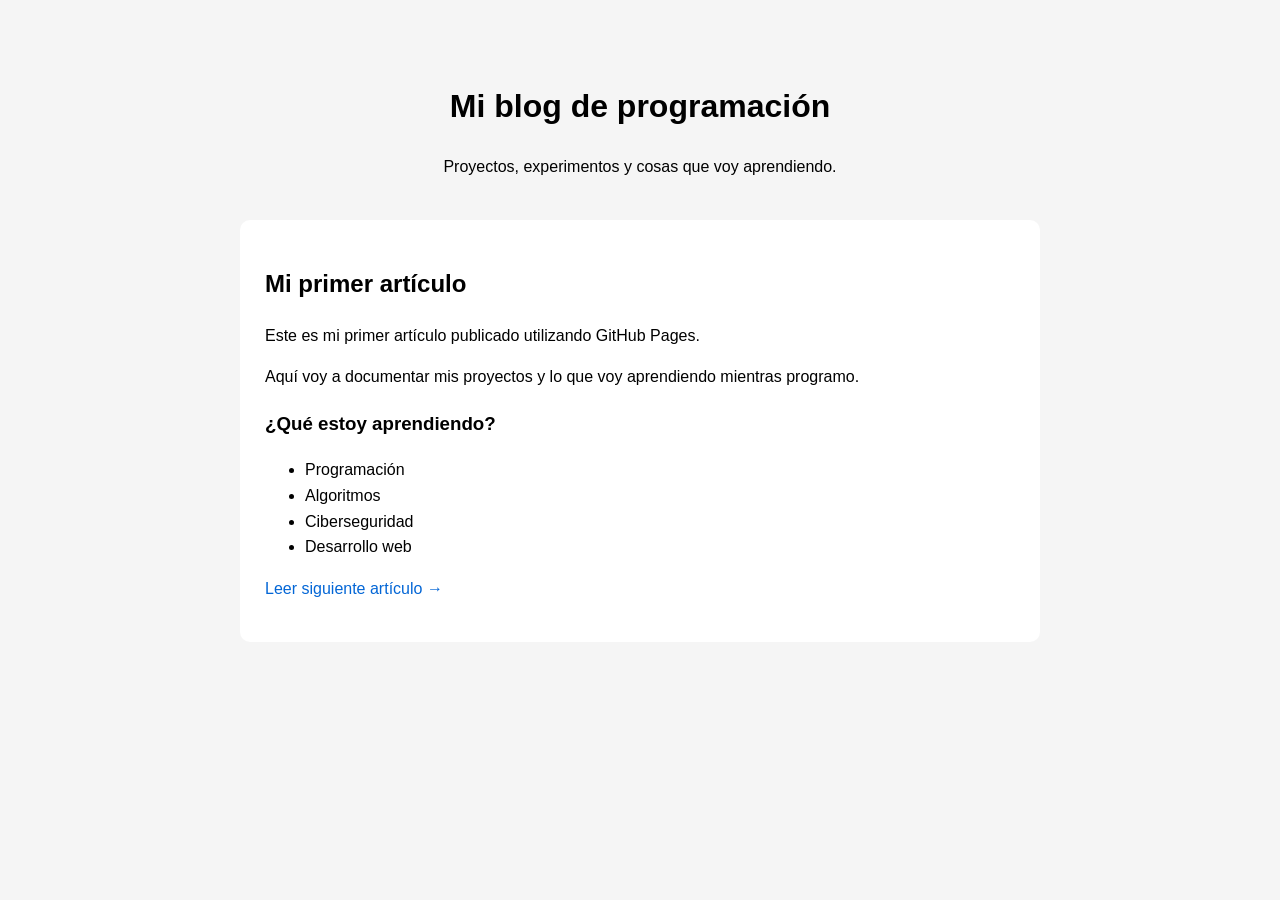
==== index.html @ 806a240b "Add initial HTML structure for blog" ====
<!DOCTYPE html>
<html lang="es">

<head>
    <meta charset="UTF-8">
    <title>Mi Blog</title>

    <style>
        body {
            font-family: Arial, sans-serif;
            max-width: 800px;
            margin: 40px auto;
            padding: 20px;
            line-height: 1.6;
            background-color: #f5f5f5;
        }

        header {
            text-align: center;
            margin-bottom: 40px;
        }

        .articulo {
            background: white;
            padding: 25px;
            border-radius: 10px;
        }

        a {
            color: #0366d6;
            text-decoration: none;
        }

        a:hover {
            text-decoration: underline;
        }
    </style>
</head>

<body>

    <header>
        <h1>Mi blog de programación</h1>
        <p>Proyectos, experimentos y cosas que voy aprendiendo.</p>
    </header>

    <div class="articulo">

        <h2>Mi primer artículo</h2>

        <p>
            Este es mi primer artículo publicado utilizando
            GitHub Pages.
        </p>

        <p>
            Aquí voy a documentar mis proyectos y lo que
            voy aprendiendo mientras programo.
        </p>

        <h3>¿Qué estoy aprendiendo?</h3>

        <ul>
            <li>Programación</li>
            <li>Algoritmos</li>
            <li>Ciberseguridad</li>
            <li>Desarrollo web</li>
        </ul>

        <p>
            <a href="articulo2.html">
                Leer siguiente artículo →
            </a>
        </p>

    </div>

</body>
</html>
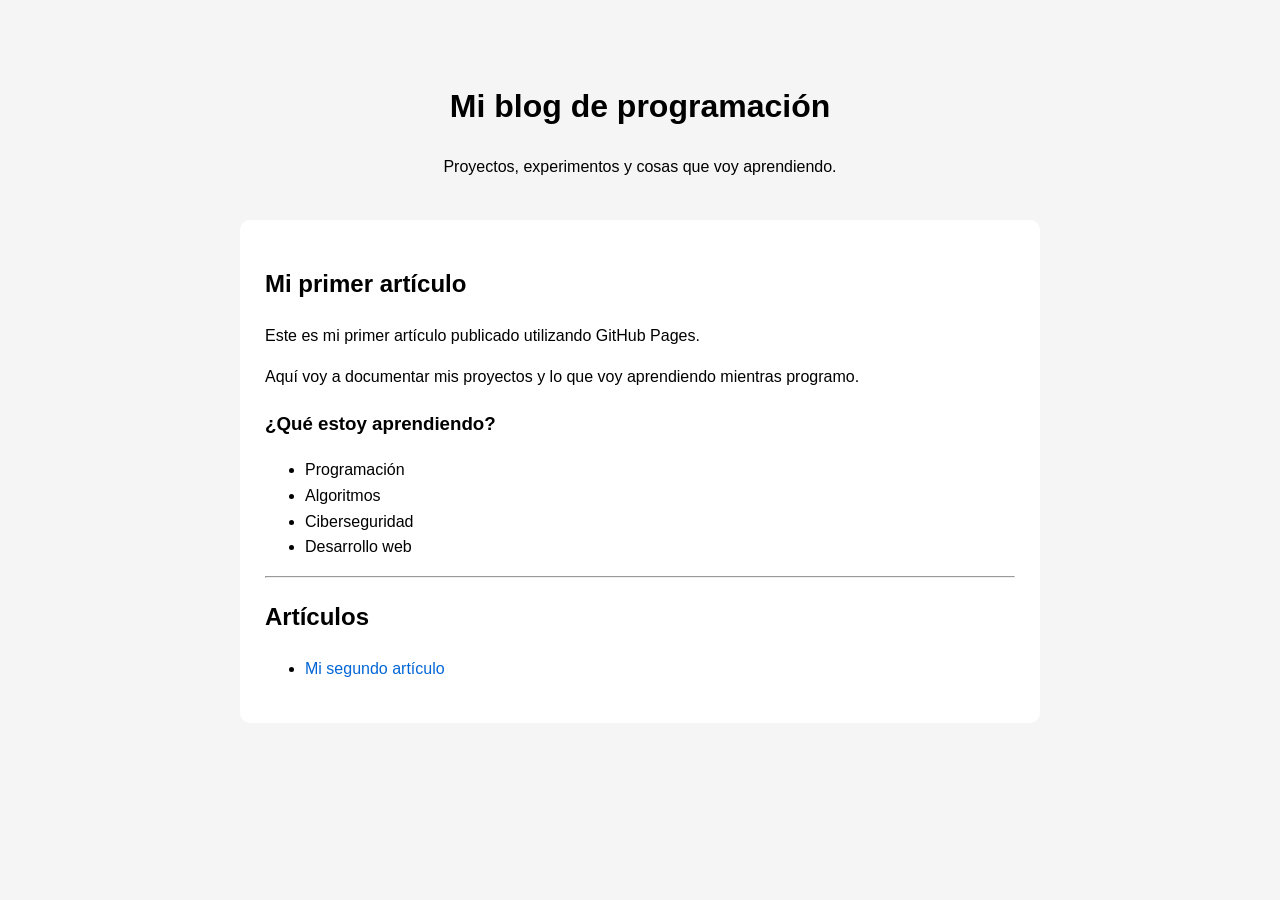
==== commit e65e90da: "Update index.html" ====
--- a/index.html
+++ b/index.html
@@ -67,12 +67,17 @@
             <li>Desarrollo web</li>
         </ul>
 
-        <p>
-            <a href="articulo2.html">
-                Leer siguiente artículo →
-            </a>
-        </p>
+<hr>
 
+<h2>Artículos</h2>
+
+<ul>
+    <li>
+        <a href="articulo2.html">
+            Mi segundo artículo
+        </a>
+    </li>
+</ul>
     </div>
 
 </body>
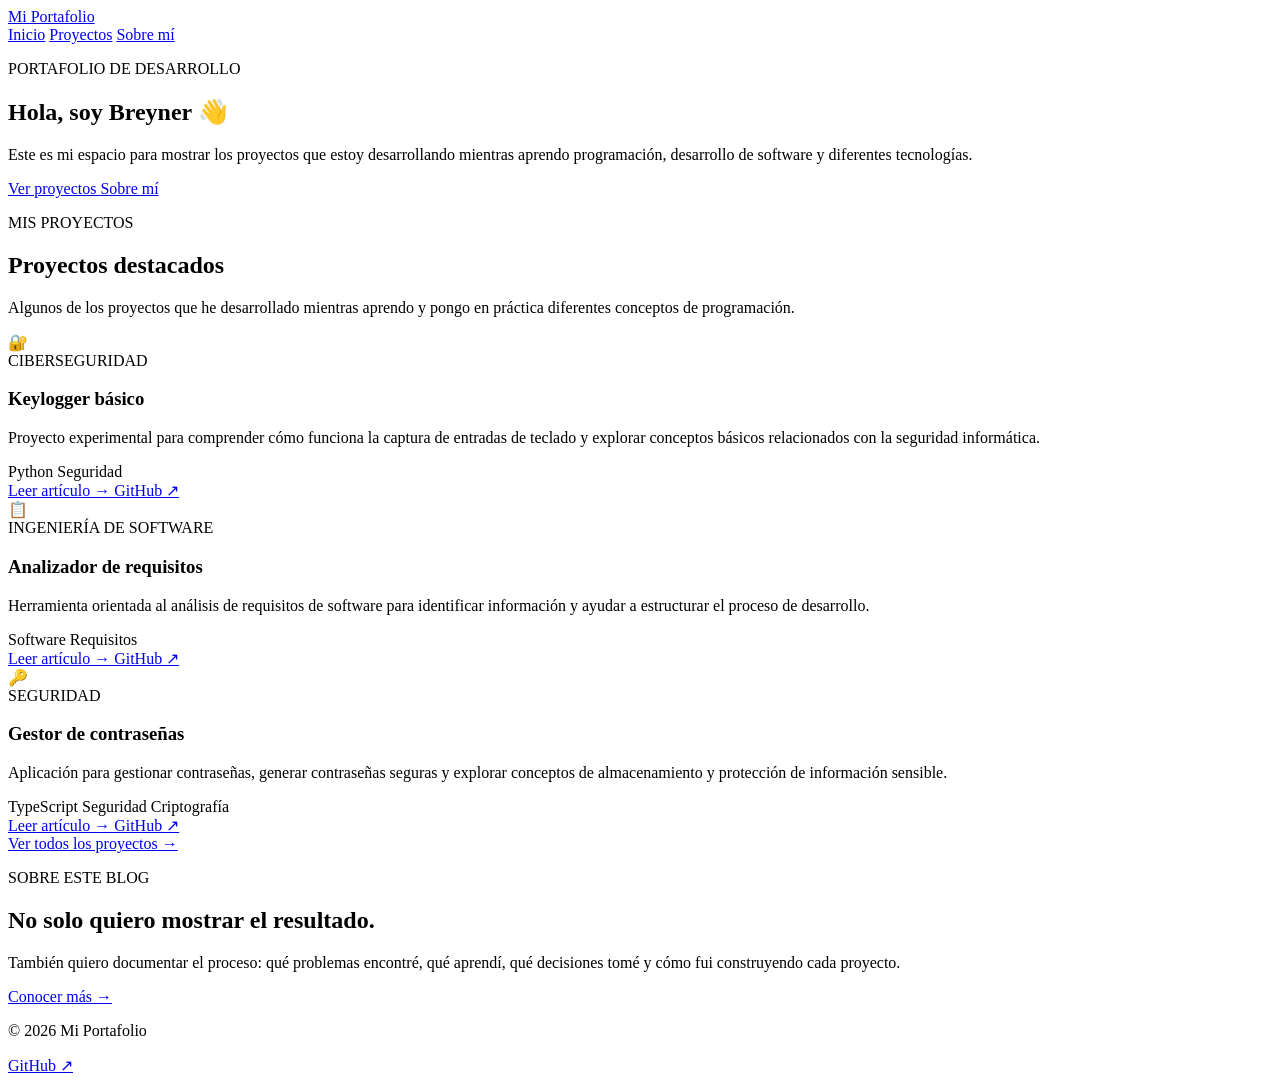
==== commit 401d2aad: "Update index.html for portfolio layout and content" ====
--- a/index.html
+++ b/index.html
@@ -1,84 +1,311 @@
 <!DOCTYPE html>
 <html lang="es">
-
 <head>
     <meta charset="UTF-8">
-    <title>Mi Blog</title>
-
-    <style>
-        body {
-            font-family: Arial, sans-serif;
-            max-width: 800px;
-            margin: 40px auto;
-            padding: 20px;
-            line-height: 1.6;
-            background-color: #f5f5f5;
-        }
-
-        header {
-            text-align: center;
-            margin-bottom: 40px;
-        }
-
-        .articulo {
-            background: white;
-            padding: 25px;
-            border-radius: 10px;
-        }
-
-        a {
-            color: #0366d6;
-            text-decoration: none;
-        }
-
-        a:hover {
-            text-decoration: underline;
-        }
-    </style>
+    <meta name="viewport" content="width=device-width, initial-scale=1.0">
+
+    <title>Mi Portafolio</title>
+
+    <link rel="stylesheet" href="css/styles.css">
 </head>
 
 <body>
 
-    <header>
-        <h1>Mi blog de programación</h1>
-        <p>Proyectos, experimentos y cosas que voy aprendiendo.</p>
+    <!-- Navegación -->
+    <header class="navbar">
+        <div class="container nav-content">
+
+            <a href="index.html" class="logo">
+                Mi Portafolio
+            </a>
+
+            <nav>
+                <a href="index.html">Inicio</a>
+                <a href="proyectos.html">Proyectos</a>
+                <a href="sobre-mi.html">Sobre mí</a>
+            </nav>
+
+        </div>
     </header>
 
-    <div class="articulo">
-
-        <h2>Mi primer artículo</h2>
-
-        <p>
-            Este es mi primer artículo publicado utilizando
-            GitHub Pages.
-        </p>
-
-        <p>
-            Aquí voy a documentar mis proyectos y lo que
-            voy aprendiendo mientras programo.
-        </p>
-
-        <h3>¿Qué estoy aprendiendo?</h3>
-
-        <ul>
-            <li>Programación</li>
-            <li>Algoritmos</li>
-            <li>Ciberseguridad</li>
-            <li>Desarrollo web</li>
-        </ul>
-
-<hr>
-
-<h2>Artículos</h2>
-
-<ul>
-    <li>
-        <a href="articulo2.html">
-            Mi segundo artículo
-        </a>
-    </li>
-</ul>
-    </div>
+
+    <!-- Presentación -->
+    <main>
+
+        <section class="hero">
+
+            <div class="container">
+
+                <p class="hero-tag">
+                    PORTAFOLIO DE DESARROLLO
+                </p>
+
+                <h1>
+                    Hola, soy Breyner 👋
+                </h1>
+
+                <p class="hero-description">
+                    Este es mi espacio para mostrar los proyectos que estoy
+                    desarrollando mientras aprendo programación, desarrollo
+                    de software y diferentes tecnologías.
+                </p>
+
+                <div class="hero-buttons">
+
+                    <a href="proyectos.html" class="button primary">
+                        Ver proyectos
+                    </a>
+
+                    <a href="sobre-mi.html" class="button secondary">
+                        Sobre mí
+                    </a>
+
+                </div>
+
+            </div>
+
+        </section>
+
+
+        <!-- Proyectos destacados -->
+        <section class="projects">
+
+            <div class="container">
+
+                <div class="section-header">
+
+                    <p class="section-tag">
+                        MIS PROYECTOS
+                    </p>
+
+                    <h2>
+                        Proyectos destacados
+                    </h2>
+
+                    <p>
+                        Algunos de los proyectos que he desarrollado
+                        mientras aprendo y pongo en práctica diferentes
+                        conceptos de programación.
+                    </p>
+
+                </div>
+
+
+                <div class="project-grid">
+
+
+                    <!-- Proyecto 1 -->
+                    <article class="project-card">
+
+                        <div class="project-image">
+                            <span>🔐</span>
+                        </div>
+
+                        <div class="project-content">
+
+                            <span class="project-category">
+                                CIBERSEGURIDAD
+                            </span>
+
+                            <h3>
+                                Keylogger básico
+                            </h3>
+
+                            <p>
+                                Proyecto experimental para comprender cómo
+                                funciona la captura de entradas de teclado
+                                y explorar conceptos básicos relacionados
+                                con la seguridad informática.
+                            </p>
+
+                            <div class="tags">
+                                <span>Python</span>
+                                <span>Seguridad</span>
+                            </div>
+
+                            <div class="project-links">
+
+                                <a href="articulos/keylogger.html">
+                                    Leer artículo →
+                                </a>
+
+                                <a href="TU_LINK_DE_GITHUB"
+                                   target="_blank">
+                                    GitHub ↗
+                                </a>
+
+                            </div>
+
+                        </div>
+
+                    </article>
+
+
+                    <!-- Proyecto 2 -->
+                    <article class="project-card">
+
+                        <div class="project-image">
+                            <span>📋</span>
+                        </div>
+
+                        <div class="project-content">
+
+                            <span class="project-category">
+                                INGENIERÍA DE SOFTWARE
+                            </span>
+
+                            <h3>
+                                Analizador de requisitos
+                            </h3>
+
+                            <p>
+                                Herramienta orientada al análisis de
+                                requisitos de software para identificar
+                                información y ayudar a estructurar el
+                                proceso de desarrollo.
+                            </p>
+
+                            <div class="tags">
+                                <span>Software</span>
+                                <span>Requisitos</span>
+                            </div>
+
+                            <div class="project-links">
+
+                                <a href="articulos/analizador-requisitos.html">
+                                    Leer artículo →
+                                </a>
+
+                                <a href="TU_LINK_DE_GITHUB"
+                                   target="_blank">
+                                    GitHub ↗
+                                </a>
+
+                            </div>
+
+                        </div>
+
+                    </article>
+
+
+                    <!-- Proyecto 3 -->
+                    <article class="project-card">
+
+                        <div class="project-image">
+                            <span>🔑</span>
+                        </div>
+
+                        <div class="project-content">
+
+                            <span class="project-category">
+                                SEGURIDAD
+                            </span>
+
+                            <h3>
+                                Gestor de contraseñas
+                            </h3>
+
+                            <p>
+                                Aplicación para gestionar contraseñas,
+                                generar contraseñas seguras y explorar
+                                conceptos de almacenamiento y protección
+                                de información sensible.
+                            </p>
+
+                            <div class="tags">
+                                <span>TypeScript</span>
+                                <span>Seguridad</span>
+                                <span>Criptografía</span>
+                            </div>
+
+                            <div class="project-links">
+
+                                <a href="articulos/gestor-contrasenas.html">
+                                    Leer artículo →
+                                </a>
+
+                                <a href="TU_LINK_DE_GITHUB"
+                                   target="_blank">
+                                    GitHub ↗
+                                </a>
+
+                            </div>
+
+                        </div>
+
+                    </article>
+
+                </div>
+
+
+                <div class="all-projects">
+
+                    <a href="proyectos.html" class="button secondary">
+                        Ver todos los proyectos →
+                    </a>
+
+                </div>
+
+            </div>
+
+        </section>
+
+
+        <!-- Sección final -->
+        <section class="about-preview">
+
+            <div class="container">
+
+                <div class="about-box">
+
+                    <div>
+
+                        <p class="section-tag">
+                            SOBRE ESTE BLOG
+                        </p>
+
+                        <h2>
+                            No solo quiero mostrar el resultado.
+                        </h2>
+
+                        <p>
+                            También quiero documentar el proceso: qué
+                            problemas encontré, qué aprendí, qué decisiones
+                            tomé y cómo fui construyendo cada proyecto.
+                        </p>
+
+                    </div>
+
+                    <a href="sobre-mi.html" class="button primary">
+                        Conocer más →
+                    </a>
+
+                </div>
+
+            </div>
+
+        </section>
+
+    </main>
+
+
+    <!-- Footer -->
+    <footer>
+
+        <div class="container footer-content">
+
+            <p>
+                © 2026 Mi Portafolio
+            </p>
+
+            <a href="https://github.com/TU_USUARIO"
+               target="_blank">
+                GitHub ↗
+            </a>
+
+        </div>
+
+    </footer>
 
 </body>
 </html>
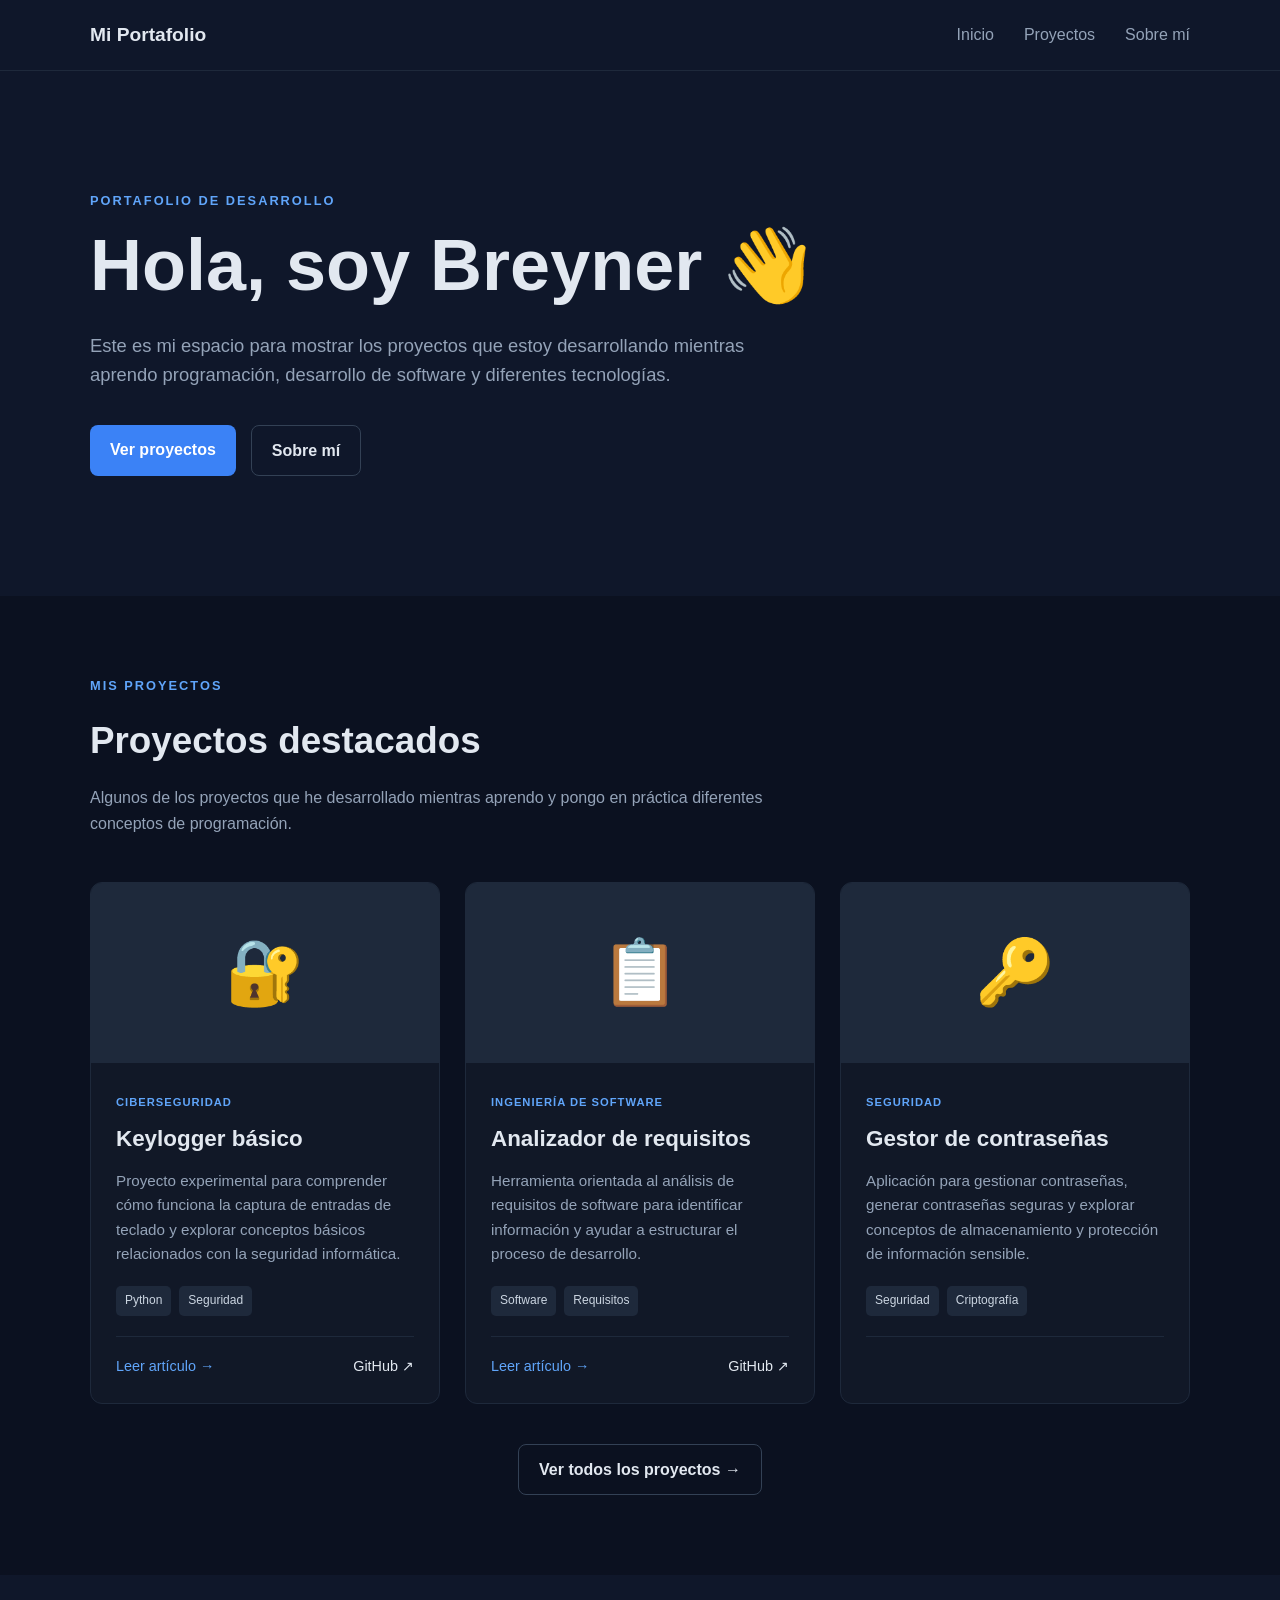
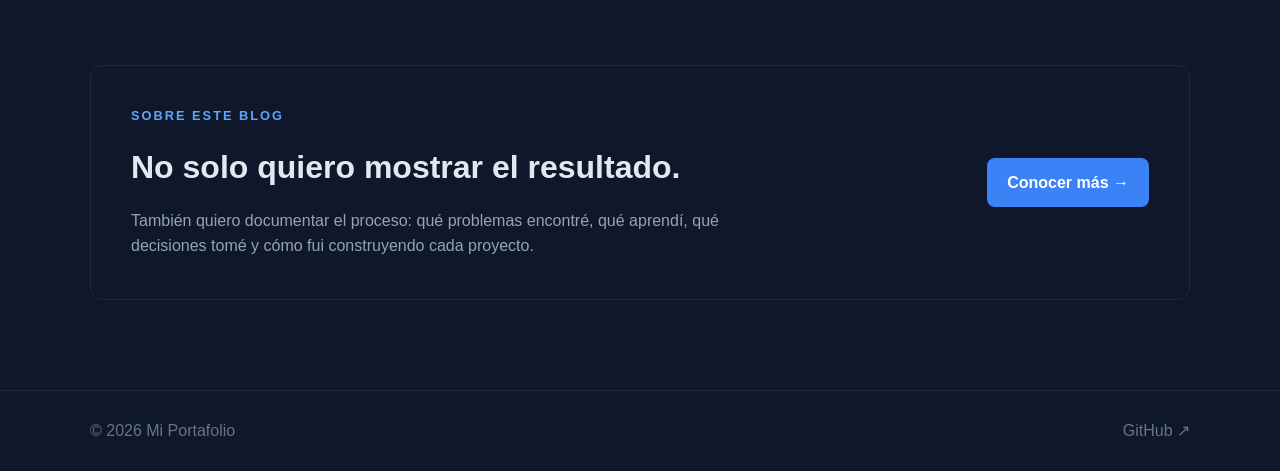
==== commit ad08475d: "Update GitHub links in index.html" ====
--- a/index.html
+++ b/index.html
@@ -129,7 +129,7 @@
                                     Leer artículo →
                                 </a>
 
-                                <a href="TU_LINK_DE_GITHUB"
+                                <a href="https://github.com/BreyMene/KeyLogger"
                                    target="_blank">
                                     GitHub ↗
                                 </a>
@@ -176,7 +176,7 @@
                                     Leer artículo →
                                 </a>
 
-                                <a href="TU_LINK_DE_GITHUB"
+                                <a href="https://github.com/BreyMene/LLM-Requirements"
                                    target="_blank">
                                     GitHub ↗
                                 </a>
@@ -213,21 +213,20 @@
                             </p>
 
                             <div class="tags">
-                                <span>TypeScript</span>
                                 <span>Seguridad</span>
                                 <span>Criptografía</span>
                             </div>
 
                             <div class="project-links">
 
-                                <a href="articulos/gestor-contrasenas.html">
-                                    Leer artículo →
+                                <!--  <a href="articulos/gestor-contrasenas.html">
+                                    Leer artículo → 
                                 </a>
 
                                 <a href="TU_LINK_DE_GITHUB"
                                    target="_blank">
                                     GitHub ↗
-                                </a>
+                                </a>   -->
 
                             </div>
 
--- a/css/styles.css
+++ b/css/styles.css
@@ -0,0 +1,392 @@
+/* ========================================
+   CONFIGURACIÓN GENERAL
+======================================== */
+
+* {
+    margin: 0;
+    padding: 0;
+    box-sizing: border-box;
+}
+
+html {
+    scroll-behavior: smooth;
+}
+
+body {
+    font-family: Arial, Helvetica, sans-serif;
+    background: #0f172a;
+    color: #e2e8f0;
+    line-height: 1.6;
+}
+
+a {
+    color: inherit;
+    text-decoration: none;
+}
+
+.container {
+    width: min(1100px, 90%);
+    margin: 0 auto;
+}
+
+
+/* ========================================
+   NAVEGACIÓN
+======================================== */
+
+.navbar {
+    border-bottom: 1px solid #1e293b;
+    background: #0f172a;
+}
+
+.nav-content {
+    min-height: 70px;
+
+    display: flex;
+    align-items: center;
+    justify-content: space-between;
+}
+
+.logo {
+    font-size: 1.2rem;
+    font-weight: bold;
+}
+
+nav {
+    display: flex;
+    gap: 30px;
+}
+
+nav a {
+    color: #94a3b8;
+    transition: 0.2s;
+}
+
+nav a:hover {
+    color: white;
+}
+
+
+/* ========================================
+   HERO
+======================================== */
+
+.hero {
+    padding: 120px 0;
+}
+
+.hero-tag,
+.section-tag {
+    color: #60a5fa;
+    font-size: 0.8rem;
+    font-weight: bold;
+    letter-spacing: 2px;
+    margin-bottom: 15px;
+}
+
+.hero h1 {
+    font-size: clamp(2.5rem, 6vw, 4.5rem);
+    line-height: 1.1;
+    margin-bottom: 25px;
+    max-width: 800px;
+}
+
+.hero-description {
+    color: #94a3b8;
+    font-size: 1.15rem;
+    max-width: 700px;
+    margin-bottom: 35px;
+}
+
+
+/* ========================================
+   BOTONES
+======================================== */
+
+.hero-buttons {
+    display: flex;
+    gap: 15px;
+    flex-wrap: wrap;
+}
+
+.button {
+    display: inline-block;
+    padding: 12px 20px;
+    border-radius: 8px;
+    font-weight: bold;
+    transition: 0.2s;
+}
+
+.button:hover {
+    transform: translateY(-2px);
+}
+
+.primary {
+    background: #3b82f6;
+    color: white;
+}
+
+.primary:hover {
+    background: #2563eb;
+}
+
+.secondary {
+    border: 1px solid #334155;
+    color: #e2e8f0;
+}
+
+.secondary:hover {
+    background: #1e293b;
+}
+
+
+/* ========================================
+   PROYECTOS
+======================================== */
+
+.projects {
+    padding: 80px 0;
+    background: #0b1120;
+}
+
+.section-header {
+    max-width: 700px;
+    margin-bottom: 45px;
+}
+
+.section-header h2 {
+    font-size: 2.3rem;
+    margin-bottom: 15px;
+}
+
+.section-header p:last-child {
+    color: #94a3b8;
+}
+
+
+/* ========================================
+   TARJETAS
+======================================== */
+
+.project-grid {
+    display: grid;
+
+    grid-template-columns:
+        repeat(3, 1fr);
+
+    gap: 25px;
+}
+
+.project-card {
+    background: #111827;
+    border: 1px solid #1e293b;
+    border-radius: 12px;
+
+    overflow: hidden;
+
+    transition: 0.25s;
+}
+
+.project-card:hover {
+    transform: translateY(-5px);
+    border-color: #334155;
+}
+
+
+/* Imagen */
+
+.project-image {
+    height: 180px;
+
+    display: flex;
+    align-items: center;
+    justify-content: center;
+
+    background: #1e293b;
+
+    font-size: 4rem;
+}
+
+
+/* Contenido */
+
+.project-content {
+    padding: 25px;
+}
+
+.project-category {
+    color: #60a5fa;
+    font-size: 0.7rem;
+    font-weight: bold;
+    letter-spacing: 1px;
+}
+
+.project-content h3 {
+    font-size: 1.4rem;
+    margin: 8px 0 12px;
+}
+
+.project-content p {
+    color: #94a3b8;
+    font-size: 0.95rem;
+}
+
+
+/* ========================================
+   TAGS
+======================================== */
+
+.tags {
+    display: flex;
+    flex-wrap: wrap;
+
+    gap: 8px;
+
+    margin: 20px 0;
+}
+
+.tags span {
+    padding: 5px 9px;
+
+    border-radius: 5px;
+
+    background: #1e293b;
+
+    color: #cbd5e1;
+
+    font-size: 0.75rem;
+}
+
+
+/* ========================================
+   LINKS DE PROYECTOS
+======================================== */
+
+.project-links {
+    display: flex;
+    justify-content: space-between;
+
+    border-top: 1px solid #1e293b;
+
+    padding-top: 18px;
+
+    font-size: 0.9rem;
+}
+
+.project-links a:first-child {
+    color: #60a5fa;
+}
+
+.project-links a:hover {
+    text-decoration: underline;
+}
+
+
+/* ========================================
+   TODOS LOS PROYECTOS
+======================================== */
+
+.all-projects {
+    margin-top: 40px;
+    text-align: center;
+}
+
+
+/* ========================================
+   SOBRE EL BLOG
+======================================== */
+
+.about-preview {
+    padding: 90px 0;
+}
+
+.about-box {
+    border: 1px solid #1e293b;
+
+    border-radius: 12px;
+
+    padding: 40px;
+
+    display: flex;
+
+    align-items: center;
+
+    justify-content: space-between;
+
+    gap: 40px;
+}
+
+.about-box h2 {
+    font-size: 2rem;
+    margin-bottom: 15px;
+}
+
+.about-box p:not(.section-tag) {
+    color: #94a3b8;
+    max-width: 650px;
+}
+
+
+/* ========================================
+   FOOTER
+======================================== */
+
+footer {
+    border-top: 1px solid #1e293b;
+}
+
+.footer-content {
+    min-height: 80px;
+
+    display: flex;
+
+    align-items: center;
+
+    justify-content: space-between;
+
+    color: #64748b;
+}
+
+.footer-content a:hover {
+    color: white;
+}
+
+
+/* ========================================
+   RESPONSIVE
+======================================== */
+
+@media (max-width: 800px) {
+
+    .project-grid {
+        grid-template-columns: 1fr;
+    }
+
+    .about-box {
+        flex-direction: column;
+        align-items: flex-start;
+    }
+
+}
+
+
+@media (max-width: 600px) {
+
+    .nav-content {
+        flex-direction: column;
+        justify-content: center;
+        gap: 10px;
+
+        padding: 15px 0;
+    }
+
+    nav {
+        gap: 15px;
+        font-size: 0.9rem;
+    }
+
+    .hero {
+        padding: 80px 0;
+    }
+
+}
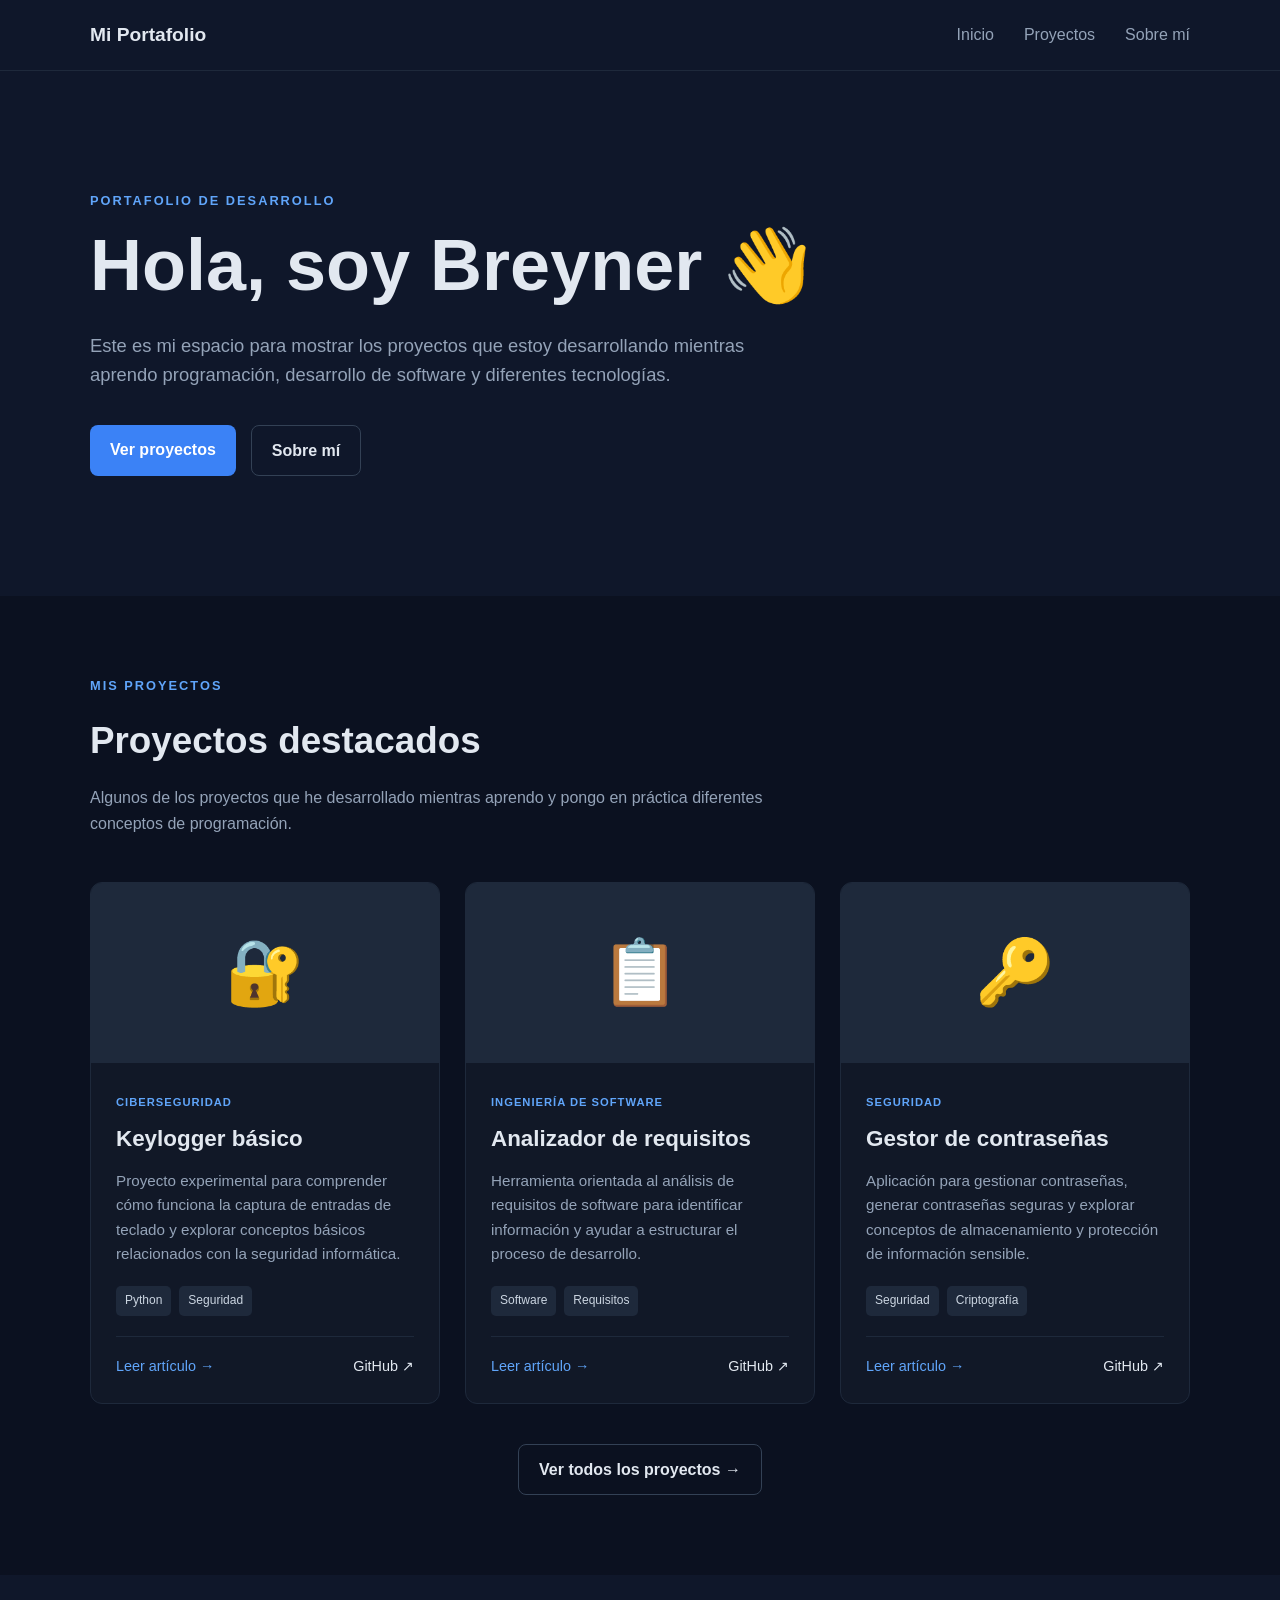
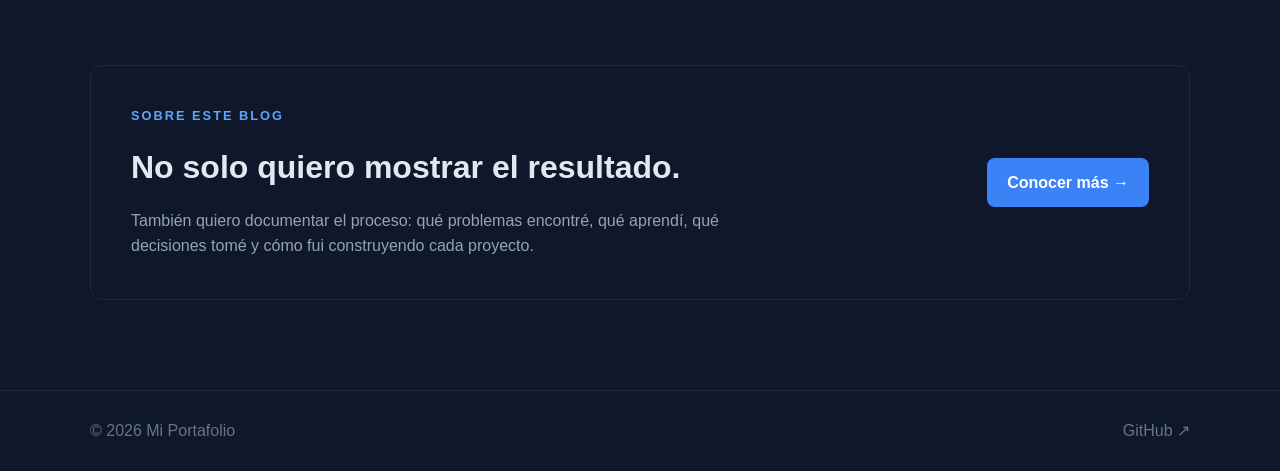
==== commit b365b2c6: "Update index.html" ====
--- a/index.html
+++ b/index.html
@@ -219,14 +219,14 @@
 
                             <div class="project-links">
 
-                                <!--  <a href="articulos/gestor-contrasenas.html">
+                                <a href="articulos/gestor-contrasenas.html">
                                     Leer artículo → 
                                 </a>
 
-                                <a href="TU_LINK_DE_GITHUB"
+                                <a href="https://github.com/BreyMene/Password-Manager"
                                    target="_blank">
                                     GitHub ↗
-                                </a>   -->
+                                </a> 
 
                             </div>
 
@@ -297,7 +297,7 @@
                 © 2026 Mi Portafolio
             </p>
 
-            <a href="https://github.com/TU_USUARIO"
+            <a href="https://github.com/BreyMene"
                target="_blank">
                 GitHub ↗
             </a>
